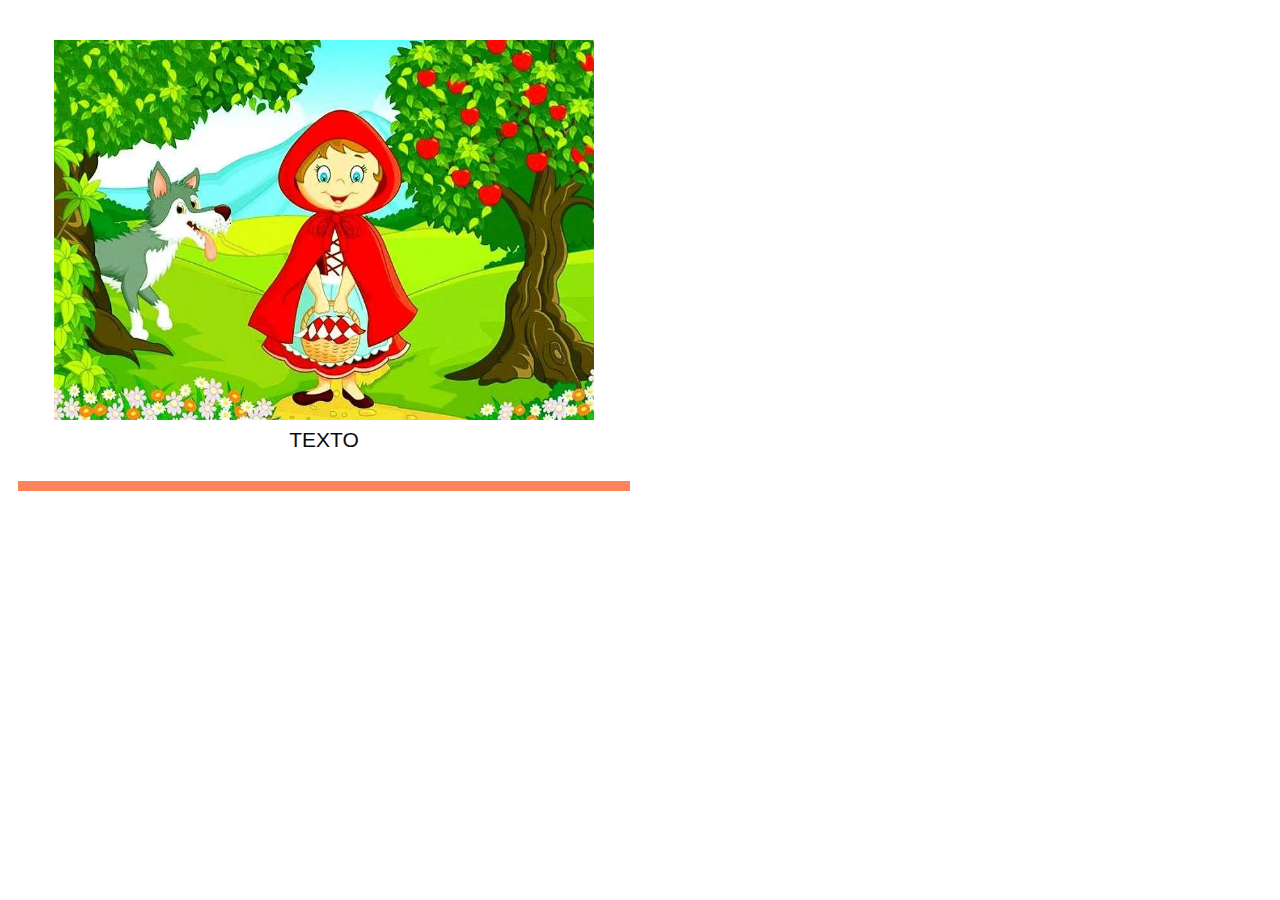
==== cuento/cuento.html @ 8581a16b "pagina inicio, division categorias, abecedario, cuentos, ortografia" ====
<html>
    <head>
        <title>Cuentos Infantiles</title>
        <link rel="stylesheet" href="style_cuento.css">
        <script src="script_cuento.js"></script>
        <meta charset="UTF-8"/>
    </head>
    <body>
        <div class="grid-33 tablet-grid-50 mobile-grid-100" id="tarjetas">
            <article class="card" itemtype="https://schema.org/CreativeWork" itemscope="itemscope"onclick="caperucita()">
            <div class="post-image">
                <img src="../img/cuentos/caperucita.png" class="img-cuento" title="Cuento"  />
            </div>
            <div class="card-information" >
                <div class="card-title center-text">
                    <span class="entry-title" itemprop="headline">
                        <a rel="bookmark"> Texto</a>
                    </span>
                    <div class="entry-meta"></div>
                    <footer class="entry-meta"></footer>
                </div>
            </div>
            </article>
        </div>

        <div id="caperucita" class="ocultar">
            <p>Había una vez una niña muy bonita. Su madre le había hecho una capa roja y la muchachita la llevaba tan a menudo que todo el mundo la llamaba Caperucita Roja. </p>
            <div style="width: 100%; padding: 15px 0px;"></div>
            <p>Un día, su madre le pidió que llevase unos pasteles a su abuela que vivía al otro lado del bosque, recomendándole que no se entretuviese por el camino, pues cruzar el bosque era muy peligroso, ya que siempre andaba acechando por allí el lobo.</p>
            <p>Caperucita Roja recogió la cesta con los pasteles y se puso en camino. La niña tenía que atravesar el bosque para llegar a casa de la Abuelita, pero no le daba miedo porque allí siempre se encontraba con muchos amigos: los pájaros, las ardillas…</p>
            <p>imagen</p>
            <h3>
                <span>
                    Caperucita se encuentra con el lobo
                </span>
            </h3>
        </div>
    </body>
</html>
---- cuento/style_cuento.css ----
body{
    background-color: white
}
.grid-33{
    -moz-box-sizing: border-box;
    -webkit-box-sizing: border-box;
    box-sizing: border-box;
    padding-left: 10px;
    padding-right: 10px;
}
.grid-33:after, .grid-33:before{
    content: ".";
    display: block;
    overflow: hidden;
    visibility: hidden;
    font-size: 0;
    line-height: 0;
    width: 0;
    height: 0;
}
.tablet-grid-50 {
    float: left;
    width: 50%;
}
.card {
    border-bottom: 10px #fd845a solid;
    transition-property: background,border,box-shadow,-webkit-box-shadow;
    -webkit-transition-duration: .25s;
    -o-transition-duration: .25s;
    transition-duration: .25s;
}
.card:hover{
    border-bottom: 10px #75fd5a solid;
}

.card {
    min-height: 400px;
    background-color: #fff;
    margin-bottom: 15px;
}
.card, .card-module .card-featured {
    margin-top: 30px;
}

.post-image {
    margin: 2em 0 0;
    text-align: center;
}
.img-cuento{
    width: 540px;
    height: 380px;
}
.center-text {
    text-align: center;
}
.entry-title {
    margin-bottom: 0;
}
.card .card-title {
    font-weight: normal;
    margin-top: 6px;
    padding: 0px 15px;
}
.card-title .entry-title a {
    font-family: "Pathway Gothic One", sans-serif;
    color: #0c0c0c;
    text-transform: uppercase;
    font-size: 21px;
    line-height: 1.75rem;
}
a, a:visited {
    color: #82c3d1;
}
a, a:visited, a:hover, a:focus {
    text-decoration: none;
}
a, button, input {
    transition: color .1s ease-in-out,background-color .1s ease-in-out;
}
a {
    background-color: transparent;
    border: 0;
    margin: 0;
    padding: 0;
}
a:-webkit-any-link {
    color: -webkit-link;
    cursor: pointer;
    text-decoration: underline;
}
.entry-meta {
    color: #595959;
    font-size: 85%;
    margin-top: .5em;
    line-height: 1.5;
}
footer.entry-meta {
    margin-top: 2em;
}
.ocultar{
    display: none;
}
p{
    margin-bottom: 1.5em;
  

    display: block;
    margin-block-start: 1em;
    margin-block-end: 1em;
    margin-inline-start: 0px;
    margin-inline-end: 0px;
    font-family: "Quicksand", sans-serif;
    font-weight: 400;
}
.container {
    background-color:  rgb(195, 226, 121);
    margin: 1rem;
    padding: 1rem;
    border: 2px solid #ccc;
    /* IMPORTANTE */
    text-align: center;
  }
h3{
    color: #82c3d1;
    font-family: "Pathway Gothic One", sans-serif;
    font-size: 30px;
    line-height: 1.5em;

    font-size: 20px;
    margin-bottom: 20px;
    line-height: 1.2em;
    font-weight: 400;
    text-transform: none;

    font-family: inherit;
    font-size: 100%;
    font-style: inherit;
    font-weight: inherit;
    font-size: 30px;
}
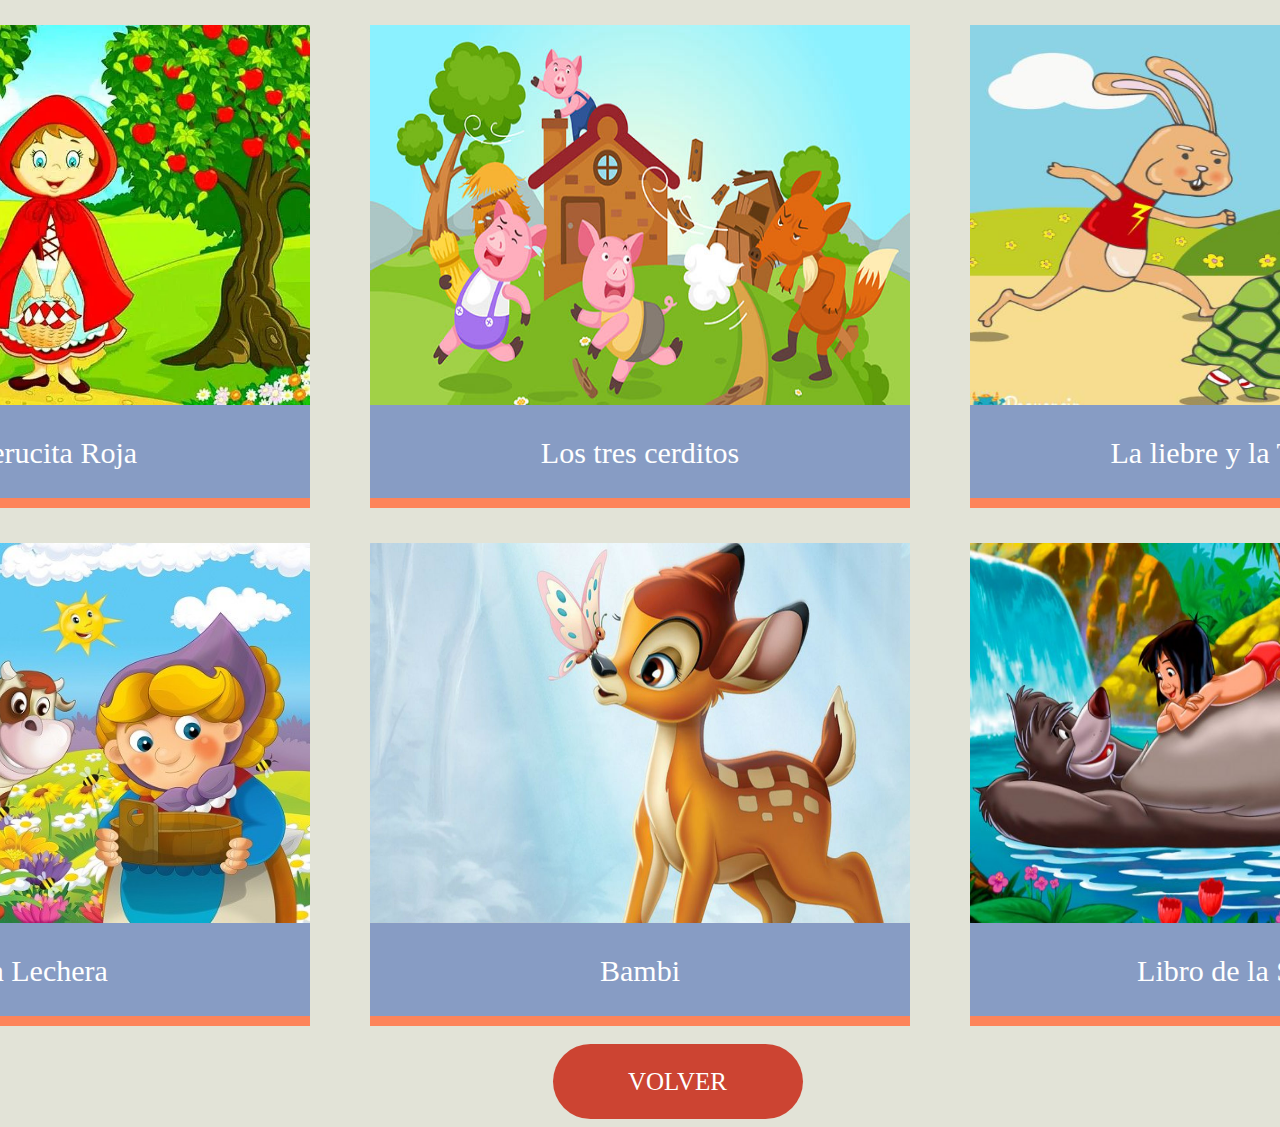
==== commit 5d67af6b: "pagina inicio, cambios css, titulo cuentos, pagina categorias ortografia css" ====
--- a/cuento/cuento.html
+++ b/cuento/cuento.html
@@ -1,39 +1,466 @@
 <html>
-    <head>
-        <title>Cuentos Infantiles</title>
-        <link rel="stylesheet" href="style_cuento.css">
-        <script src="script_cuento.js"></script>
-        <meta charset="UTF-8"/>
-    </head>
-    <body>
-        <div class="grid-33 tablet-grid-50 mobile-grid-100" id="tarjetas">
-            <article class="card" itemtype="https://schema.org/CreativeWork" itemscope="itemscope"onclick="caperucita()">
-            <div class="post-image">
-                <img src="../img/cuentos/caperucita.png" class="img-cuento" title="Cuento"  />
-            </div>
-            <div class="card-information" >
-                <div class="card-title center-text">
-                    <span class="entry-title" itemprop="headline">
-                        <a rel="bookmark"> Texto</a>
-                    </span>
-                    <div class="entry-meta"></div>
-                    <footer class="entry-meta"></footer>
-                </div>
-            </div>
+
+<head>
+    <title>Cuentos Infantiles</title>
+    <link rel="stylesheet" href="style_cuento.css">
+    <script src="script_cuento.js"></script>
+    <meta charset="UTF-8" />
+</head>
+
+<body id="body">
+    <div id="tarjetas">
+        <div class="padre">
+            <div class="grid-33 tablet-grid-50 mobile-grid-100 hijos" id="tarjetas">
+                <article class="card" itemtype="https://schema.org/CreativeWork" itemscope="itemscope"
+                    onclick="cuento(1)">
+                    <div class="post-image">
+                        <img src="../img/cuentos/caperucita.png" class="img-cuento" title="Caperucita Roja" />
+                    </div>
+                    <div class="card-information">
+                        <div class="card-title center-text ">
+                            <span class="entry-title" itemprop="headline">
+                                <h3 rel="bookmark" class="titulo-card"> Caperucita Roja</h3>
+                            </span>
+                            <div class="entry-meta"></div>
+                            <footer class="entry-meta"></footer>
+                        </div>
+                    </div>
+                </article>
+            </div>
+            <div class="grid-33 tablet-grid-50 mobile-grid-100 hijos" id="tarjetas">
+                <article class="card" itemtype="https://schema.org/CreativeWork" itemscope="itemscope"
+                    onclick="cuento(2)">
+                    <div class="post-image">
+                        <img src="../img/cuentos/tres-cerditos/los-tres-cerditos.jpg" class="img-cuento"
+                            title="Los Tres Cerditos" />
+                    </div>
+                    <div class="card-information">
+                        <div class="card-title center-text">
+                            <span class="entry-title" itemprop="headline">
+                                <h3 rel="bookmark" class="titulo-card"> Los tres cerditos</h3>
+                            </span>
+                            <div class="entry-meta"></div>
+                            <footer class="entry-meta"></footer>
+                        </div>
+                    </div>
+                </article>
+            </div>
+            <div class="grid-33 tablet-grid-50 mobile-grid-100 hijos" id="tarjetas">
+                <article class="card" itemtype="https://schema.org/CreativeWork" itemscope="itemscope"
+                    onclick="cuento(3)">
+                    <div class="post-image">
+                        <img src="../img/cuentos/liebre-tortuga/fondo.JPG" class="img-cuento"
+                            title="La liebre y la Tortuga" />
+                    </div>
+                    <div class="card-information">
+                        <div class="card-title center-text">
+                            <span class="entry-title" itemprop="headline">
+                                <h3 rel="bookmark" class="titulo-card"> La liebre y la Tortuga</h3>
+                            </span>
+                            <div class="entry-meta"></div>
+                            <footer class="entry-meta"></footer>
+                        </div>
+                    </div>
+                </article>
+            </div>
+
+        </div>
+        <br>
+        <div class="padre">
+            <div class="grid-33 tablet-grid-50 mobile-grid-100 hijos" id="tarjetas">
+                <article class="card" itemtype="https://schema.org/CreativeWork" itemscope="itemscope"
+                    onclick="cuento(4)">
+                    <div class="post-image">
+                        <img src="../img/cuentos/la-lechera/fondo.jpg" class="img-cuento" title="La Lechera" />
+                    </div>
+                    <div class="card-information">
+                        <div class="card-title center-text">
+                            <span class="entry-title" itemprop="headline">
+                                <h3 rel="bookmark" class="titulo-card"> La Lechera</h3>
+                            </span>
+                            <div class="entry-meta"></div>
+                            <footer class="entry-meta"></footer>
+                        </div>
+                    </div>
+                </article>
+            </div>
+
+            <div class="grid-33 tablet-grid-50 mobile-grid-100 hijos" id="tarjetas">
+                <article class="card" itemtype="https://schema.org/CreativeWork" itemscope="itemscope"
+                    onclick="cuento(5)">
+                    <div class="post-image">
+                        <img src="../img/cuentos/bmabi/fondo-card.jpg" class="img-cuento" title="Bambi" />
+                    </div>
+                    <div class="card-information">
+                        <div class="card-title center-text ">
+                            <span class="entry-title" itemprop="headline">
+                                <h3 rel="bookmark" class="titulo-card"> Bambi</h3>
+                            </span>
+                            <div class="entry-meta"></div>
+                            <footer class="entry-meta"></footer>
+                        </div>
+                    </div>
+                </article>
+            </div>
+
+            <div class="grid-33 tablet-grid-50 mobile-grid-100 hijos" id="tarjetas">
+                <article class="card" itemtype="https://schema.org/CreativeWork" itemscope="itemscope"
+                    onclick="cuento(6)">
+                    <div class="post-image">
+                        <img src="../img/cuentos/libro-selva/fondo.JPG" class="img-cuento" title="Libro de la Selva" />
+                    </div>
+                    <div class="card-information">
+                        <div class="card-title center-text ">
+                            <span class="entry-title" itemprop="headline">
+                                <h3 rel="bookmark" class="titulo-card"> Libro de la Selva</h3>
+                            </span>
+                            <div class="entry-meta"></div>
+                            <footer class="entry-meta"></footer>
+                        </div>
+                    </div>
+                </article>
+            </div>
+
+        </div>
+
+
+    </div>
+
+
+
+
+    <div id="cuento" class="ocultar">
+        <div id="caperucita" class="ocultar">
+            <article class="container">
+                <span class="titulo-cuento"> Caperucita Roja</span>
+                <p>Había una vez una niña muy bonita. Su madre le había hecho una capa roja y la muchachita la llevaba
+                    tan a menudo que todo el mundo la llamaba Caperucita Roja. </p>
+                <div style="width: 100%; padding: 15px 0px;"></div>
+                <p>Un día, su madre le pidió que llevase unos pasteles a su abuela que vivía al otro lado del bosque,
+                    recomendándole que no se entretuviese por el camino, pues cruzar el bosque era muy peligroso, ya que
+                    siempre andaba acechando por allí el lobo.</p>
+                <p>Caperucita Roja recogió la cesta con los pasteles y se puso en camino. La niña tenía que atravesar el
+                    bosque para llegar a casa de la Abuelita, pero no le daba miedo porque allí siempre se encontraba
+                    con muchos amigos: los pájaros, las ardillas…</p>
+                <img src="../img/cuentos/caperucita/selva.jpg" class="img" title="Selva">
+                <h3>
+                    <span>
+                        Caperucita se encuentra con el lobo
+                    </span>
+                </h3>
+                <p>De repente vio al lobo, que era enorme, delante de ella.</p>
+                <p>– ¿A dónde vas, niña? — le preguntó el lobo con su voz ronca.</p>
+                <p>- A casa de mi abuelita— le dijo Caperucita.</p>
+                <p>- No está lejos — pensó el lobo para sí, dándose media vuelta.</p>
+                <p>Caperucita puso su cesta en la hierba y se entretuvo cogiendo flores:</p>
+                <p>– El lobo se ha ido -pensó-, no tengo nada que temer. La abuela se pondrá muy contenta cuando le
+                    lleve un hermoso ramo de flores además de los pasteles.</p>
+                <h3>
+                    <span>
+                        El lobo llega a la casa de la abuelita
+                    </span>
+                </h3>
+                <p>Mientras tanto, el lobo se fue a casa de la Abuelita, llamó suavemente a la puerta y la anciana le
+                    abrió pensando que era Caperucita. Un cazador que pasaba por allí había observado la llegada del
+                    lobo.</p>
+                <p>El lobo devoró a la Abuelita y se puso el gorro rosa de la desdichada, se metió en la cama y cerró
+                    los ojos. No tuvo que esperar mucho, pues Caperucita Roja llegó enseguida, toda contenta. La niña se
+                    acercó a la cama y vio que su abuela estaba muy cambiada.</p>
+                <img src="../img/cuentos/caperucita/lobo.jpg" class="img" title="Lobo">
+                <p>- Abuelita, abuelita, ¡qué ojos más grandes tienes!</p>
+                <p>– Son para verte mejor – dijo el lobo tratando de imitar la voz de la abuela.</p>
+                <p>– Abuelita, abuelita, ¡qué orejas más grandes tienes!</p>
+                <p>– Son para oírte mejor — siguió diciendo el lobo.</p>
+                <p>– Abuelita, abuelita, ¡qué dientes más grandes tienes!</p>
+                <p>– Son para…¡comerte mejoooor! — y diciendo esto, el lobo malvado se abalanzó sobre la niñita y la
+                    devoró, lo mismo que había hecho con la abuelita.</p>
+                <h3>
+                    <span>
+                        Caperucita y su abuela son rescatadas por el cazador
+                    </span>
+                </h3>
+                <p>Mientras tanto, el cazador se había quedado preocupado y creyendo adivinar las malas intenciones del
+                    lobo, decidió echar un vistazo a ver si todo iba bien en la casa de la Abuelita. Pidió ayuda a un
+                    serrador y los dos juntos llegaron al lugar. Vieron la puerta de la casa abierta y al lobo tumbado
+                    en la cama, dormido de tan harto que estaba.</p>
+                <p>El cazador sacó su cuchillo y rajó el vientre del lobo. La Abuelita y Caperucita estaban allí,
+                    ¡vivas!. Para castigar al lobo malo, el cazador le llenó el vientre de piedras y luego lo volvió a
+                    cerrar. Cuando el lobo despertó de su pesado sueño, sintió muchísima sed y se dirigió a un estanque
+                    próximo para beber. Como las piedras pesaban mucho, cayó en el estanque de cabeza y se ahogó.</p>
+                <p>En cuanto a Caperucita y su abuela, no sufrieron más que un gran susto, pero Caperucita Roja había
+                    aprendido la lección. Prometió a su Abuelita no hablar con ningún desconocido que se encontrara en
+                    el camino. De ahora en adelante, seguiría las juiciosas recomendaciones de su Abuelita y de su Mamá.
+                </p>
+                <span class="titulo-cuento"> FIN</span>
+            </article>
+
+        </div>
+
+        <div id="cerditos" class="ocultar">
+            <article class="container">
+                <span class="titulo-cuento"> Los tres cerditos</span>
+                <p>En el bosque en el que vivían los tres cerditos había un gran revuelo. Al parecer, los pájaros habían
+                    avisado a los ciervos de que un enorme lobo estaba a punto de llegar a sus tierras.</p>
+                <p>– ¡Un lobo! ¡Qué miedo! Eso significa peligro, tendremos que pensar en cómo librarnos de él – exclamó
+                    el más pequeños de los tres cerditos.</p>
+                <p>Después de mucho pensar, los tres hermanos decidieron que lo mejor era construirse una casa donde
+                    poder estar a salvo de las garras del lobo. Sin embargo no se ponían de acuerdo en la manera de
+                    hacerla, así que cada uno decidió construir su propia casa.</p>
+                <p>El <strong> cerdito pequeño decidió hacer una casa con paja.</strong> Era mucho más fácil que hacerla
+                    con otro material y así no le costaría mucho esfuerzo.</p>
+                <p>El <strong>cerdito mediano prefirió hacerla con madera. </strong> Era mucho más resistente que la
+                    paja y como estaban en un bosque, la madera era fácil de conseguir. Además, tampoco le llevaría
+                    mucho tiempo ni esfuerzo.</p>
+                <p>El <strong>cerdito mayor pensó que lo mejor sería hacerla con ladrillos.</strong> Es cierto que
+                    aquello le llevaría mucho tiempo y esfuerzo, pero le pareció que solo si la casa era de ladrillos,
+                    podría protegerle del malvado lobo.</p>
+                <img src="../img/cuentos/tres-cerditos/casas.jpg" class="img" title="Casas">
+                <p>– Como no te des prisa – le decían – llegará el lobo y no habrá servido de nada tanto esfuerzo, ya
+                    que tu casa no estará terminada y no te quedará más remedio que venirte a la nuestra.</p>
+                <h3>
+                    <span>
+                        El lobo llega a las casas de los tres cerditos
+                    </span>
+                </h3>
+                <p>Y es que el lobo llegó precisamente el día de su inauguración. Cuando el rumor de que el malvado
+                    malvadísimo lobo había llegado al bosque, cada cerdito se escondió en su casa. ¡Qué miedo!. Para
+                    colmo de males, aquella tarde se había levantado una fuerte tormenta. ¡Con lo poco que le gustaban a
+                    los cerditos las tormentas! Muy asustado, el cerdito pequeño se asomó por la ventana de su caja de
+                    paja.</p>
+                <h3>
+                    <span>
+                        El lobo sopló y sopló…
+                    </span>
+                </h3>
+                <img src="../img/cuentos/tres-cerditos/soplar.jpg" class="img" title="Soplar">
+                <p class="cursiva">– ¡No es el viento lo que está tambaleando la casa! Es el lobo que está soplando…</p>
+                <p>Y antes de que se diera cuenta, la casa de paja se había desvanecido. El pequeño cerdito corrió y
+                    corrió hasta la casa de su hermano mediano.</p>
+
+                <p class="cursiva">– ¡Ya está aquí otra vez! Empezará a soplar y a soplar…¡y derribará la casa!</p>
+                <p>Y antes de que hubieran terminado de decirlo, la casa de madera se había desplomado. Los dos cerditos
+                    corrieron y corrieron hasta la casa de ladrillo del hermano mayor.</p>
+                <p class="cursiva">– Aquí estaremos a salvo – les protegió el cerdito mayor.</p>
+                <h3>
+                    <span>
+                        Los tres cerditos estan a salvo
+                    </span>
+                </h3>
+
+                <p class="cursiva">– ¡Os lo dije! Las cosas bien hechas necesitan más esfuerzo, pero luego duran para
+                    siempre…</p>
+                <p>Estaban tan contentos los tres cerditos en la casa de ladrillo, que casi se habían olvidado del lobo
+                    y de la tormenta cuando un ruido les sobresaltó. Era el timbre, ¿quién llamaría a esas horas en una
+                    tarde tan desapacible?</p>
+                <p class="cursiva">– ¡Es el lobo! – exclamó asustado el hermano mayor cuando miró por la mirilla de la
+                    puerta.</p>
+                <p class="cursiva">– Sí, soy el lobo – exclamó el animal que había escuchado lo que el cerdito había
+                    dicho.</p>
+                <p class="cursiva">– Pues fuera de aquí, ya has destruido dos casas, pero esta no conseguirás tirarla.
+                </p>
+                <p>El lobo suspiró con tristeza y exclamó:</p>
+                <p class="cursiva">– ¿La casa de paja y la casa de madera? Yo no tuve nada que ver con eso. Estaban tan
+                    mal construidas que la propia tormenta acabó con ellas.</p>
+                <p class="cursiva">– Soy nuevo en el bosque, y he venido a invitar a todos los animales a una gran
+                    fiesta. Así podremos conocernos…</p>
+                <p class="cursiva">– Querrás decir que podrás comernos…</p>
+                <p class="cursiva">– ¿Por qué decís eso? No sabéis nada de mí y sin embargo ya dais por hecho que soy un
+                    lobo malo. Es mas no soy como los demas lobos, yo soy vegetariano</p>
+                <h3>
+                    <span>
+                        El lobo no era tan feroz
+                    </span>
+                </h3>
+                <p>Los tres cerditos se miraron con miedo. ¿Podían confiar en aquel lobo? Para comprobar que era verdad
+                    lo que decía, le pusieron una prueba. Y por debajo de la puerta, los tres cerditos le pasaron una
+                    bandeja con comida. En un plato había un suculento trozo de carne. En el otro una ensalada bien
+                    fresca. El lobo no dudó ni un instante, cogió el tenedor y comenzó a comerse la ensalada.</p>
+                <p>Los tres cerditos comprendieron que aquel lobo no mentía y confiaron en él. Y así fue como aquel lobo
+                    vegetariano se quedó para siempre en el bosque, y él y los tres cerditos (que terminaron viviendo
+                    todos juntos en la casa de ladrillos) fueron amigos para siempre.</p>
+                <span class="titulo-cuento"> FIN</span>
             </article>
         </div>
 
-        <div id="caperucita" class="ocultar">
-            <p>Había una vez una niña muy bonita. Su madre le había hecho una capa roja y la muchachita la llevaba tan a menudo que todo el mundo la llamaba Caperucita Roja. </p>
-            <div style="width: 100%; padding: 15px 0px;"></div>
-            <p>Un día, su madre le pidió que llevase unos pasteles a su abuela que vivía al otro lado del bosque, recomendándole que no se entretuviese por el camino, pues cruzar el bosque era muy peligroso, ya que siempre andaba acechando por allí el lobo.</p>
-            <p>Caperucita Roja recogió la cesta con los pasteles y se puso en camino. La niña tenía que atravesar el bosque para llegar a casa de la Abuelita, pero no le daba miedo porque allí siempre se encontraba con muchos amigos: los pájaros, las ardillas…</p>
-            <p>imagen</p>
+    </div>
+
+    <div id="liebre-tortuga" class="ocultar">
+        <article class="container">
+            <span class="titulo-cuento"> La Liebre y la Tortuga</span>
+            <p>Había una vez una liebre muy pero muy vanidosa; corría veloz como el viento, y estaba tan segura de ser
+                el animal más rápido del bosque, que no paraba de presumir ante todo aquel que se encontraba en su
+                camino. Pero sin duda quien más sufría la vanidad de la liebre era la pobre tortuga: cada vez que se
+                encontraban por el bosque, la liebre se burlaba cruelmente de su lentitud.</p>
+
+            <p class="cursiva">-¡Cuidado tortuga, no corras tanto que te harás daño! Le decía entre carcajadas.</p>
             <h3>
                 <span>
-                    Caperucita se encuentra con el lobo
+                    La apuesta
                 </span>
             </h3>
-        </div>
-    </body>
-</html>
+            <p>Pero llegó un día en que la tortuga, cansada de las constantes burlas de la liebre, tuvo una idea:</p>
+            <p class="cursiva">-Liebre -le dijo- ¿corremos una carrera? Apuesto a que puedo ganarte.</p>
+            <p class="cursiva">-¿Tú ganarme a mí?- le respondió la liebre asombrada y divertida.</p>
+            <p>La liebre, presumida, aceptó la apuesta sin dudarlo. Estaba segura de que le ganaría sin ni siquiera
+                esforzarse a esa tortuga lenta como un caracol.</p>
+            <h3>
+                <span>
+                    El dia de la carrera
+                </span>
+            </h3>
+            <p>Llegó el día pactado, y todos los animales del bosque se reunieron para ver la carrera. El sabio búho fue
+                el encargado de dar la señal de partida, y enseguida la liebre salió corriendo dejando muy atrás a la
+                tortuga, envuelta en una nube de polvo. Pero sin importarle la enorme ventaja que la liebre le había
+                sacado en pocos segundos, la tortuga se puso en marcha y pasito a pasito, a su ritmo, fue recorriendo el
+                camino trazado.</p>
+            <p>Mientras tanto la liebre, muy confiada en sí misma y tan presumida como siempre, pensó que con toda la
+                ventaja que había sacado podía tranquilamente echarse a descansar un ratito. Se detuvo debajo de un
+                árbol y se recostó a su sombra, y allí se quedó dormida. La tortuga, lentamente pero sin descanso,
+                siguió caminando paso tras paso.</p>
+            <p>No se sabe cuánto tiempo durmió la liebre, pero cuando se despertó, casi se queda muda de la sorpresa al
+                ver que la tortuga la había pasado y se encontraba a pocos pasos de la meta. La liebre se levantó de un
+                salto y salió corriendo lo más rápido que pudo, pero era tarde: ¡la tortuga ganó la carrera!.</p>
+            <img src="../img/cuentos/liebre-tortuga/ganar.jpg" class="img" title="Tortuga Gana">
+            <p>Ese día la liebre aprendió una importante lección: jamás hay que burlarse de los demás ni creer que somos
+                mejores solo porque hacemos muy bien algo. Y también aprendió que la vanidad nos conduce a dar por
+                seguros éxitos que todavía no hemos alcanzado.</p>
+            <span class="titulo-cuento"> FIN</span>
+        </article>
+    </div>
+
+    <div id="la-lechera" class="ocultar">
+        <article class="container">
+            <span class="titulo-cuento"> La Lechera</span>
+            <p> En una granja de animales vivía la joven Elisa junto con sus padres. Una hermosa mañana de verano se
+                despertó y vió a su madre junto a su cama</p>
+            <p class="cursiva">-¡Felicidades, Elisa! - le dijo su madre</p>
+            <p class="cursiva">- Tengo una sorpresa para tí - le dijo su madre sonriendo- Espero que hoy las vacas den
+                mucha leche porque luego irás a venderla al pueblo y todo el dinero que te den por ella será para ti.
+                Ese será mi regalo de cumpleaños.</p>
+            <p>¡Aquello sí que era una sorpresa! Ella que núnca había tenido dinero, iba a ser la dueña de todo lo que
+                le dieran por la leche. Y por si fuera poco, parecía que las vacas se habían puesto también de acuerdo
+                en felicitarla, porque aquel día daban más leche que nunca</p>
+            <p>Cuando tuvo un cántaro grande lleno hasta arriba de rica leche, la lechera se puso en camino. Había
+                empezado a calcular lo que le darían por la leche cuando oyó un carro del que tiraba un borriquillo. En
+                él iba Lucia hacia el pueblo para vender sus verduras.</p>
+            <p>¿Quieres venir conmigo en el carro? - le preguntó</p>
+            <p class="cursiva">- Muchas gracias, pero no subo porque con los baches la leche puede salirse y hoy lo que
+                gane será para mí.</p>
+            <p class="cursiva"> Seguro que ya sabes en lo que te lo vas a gastar. -Exclamo Lucia</p>
+            <p>Ya sé lo que voy a comprar: ¡una cesta llena de huevos! Esperaré a que salgan las pollitos, los cuidaré y
+                alimentaré muy bien. y cuando crezcan se convertirán en hermosos gallos y gallinas. Elisa se imaginaba
+                ya las gallinas crecidas y hermosas y siguió pensando qué haría después.</p>
+            <p>Entonces iré a venderlos al mercado, y con el dinero que gane comprará un cerdito, le daré muy bien de
+                comer y todo el mundo querrá comprarme el cerdo, así cuando lo venda, con el dinero que saque, me
+                comprará una ternera que dé mucha leche. ¡Qué maravilla! Será como si todos los días fuera mi cumpleaños
+                y tuviera dinero para gastar.</p>
+            <img src="../img/cuentos/la-lechera/pensar.JPG" class="img" title="Piensa que comprar">
+            <p>Ya se imaginaba Elisa vendiendo su leche en el mercado y comprándose vestidos, zapatos y otras cosas.
+                Estaba tan contenta con sus fantasías que tropezó, sin darse cuenta, con una rama que había en el suelo
+                y el cántaro se rompió.</p>
+            <p>¡Adiós a mis pollitos y a mis gallinas y a mi cerdito y a mi ternera! ¡Adiós a mis sueños de tener una
+                granja! No sólo he perdido la leche sino que el cántaro se ha roto. ¿Qué le voy a decir a mi madre?
+                ¡Todo esto me está bien empleado por ser tan fantasiosa y no fijarme en lo que estaba haciendo ahora!
+            </p>
+
+            <span class="titulo-cuento"> FIN</span>
+        </article>
+    </div>
+    <div id="bambi" class="ocultar">
+        <article class="container">
+            <span class="titulo-cuento"> Bambi</span>
+            <p>Había llegado la primavera. El bosque estaba muy lindo. Los animalitos despertaban del largo invierno y
+                esperaban todos un feliz acontecimiento.</p>
+            <img src="../img/cuentos/bmabi/nacimiento.jpg" class="img" title="Nacimiento Bambi">
+            <p class="cursiva">- ¡Ha nacido el cervatillo! ¡El príncipe del bosque ha nacido! -anunciaba Tambor el
+                conejito, mientras corría de un lado a otro.</p>
+            <p>Todos los animalitos fueron a visitar al pequeño ciervo, a quien su mamá puso el nombre de Bambi. El
+                cervatillo se estiró e intentó levantarse. Sus patas largas y delgadas le hicieron caer una y otra vez.
+                Finalmente, consiguió mantenerse en pie.</p>
+            <p>Tambor se convirtió en un maestro para el pequeño. Con él aprendió muchas cosas mientras jugaban en el
+                bosque. Pasó el verano y llegó el tan temido invierto. Al despertar una mañana, Bambi descubrió que todo
+                el bosque estaba cubierto de nieve. Era muy divertido tratar de andar sobre ella. Pero también descubrió
+                que el invierno era muy triste, pues apenas había comida. </p>
+            <p>Cierto día vio cómo corría un grupo de ciervos mayores. Se quedó admirado al ver al que iba delante de
+                todos. Era más grande y fuerte que los demás. Era el Gran Príncipe del Bosque. Aquel día la mamá de
+                Bambi se mostraba inquieta. Olfateaba el ambiente tratando de descubrir qué ocurría. De pronto, oyó un
+                disparo y dijo a Bambi que corriera sin parar. Bambi corrió y corrió hasta lo más espeso del bosque.
+                Cuando se volvió para buscar a su mamá vio que ya no venía. El pobre Bambi lloró mucho.</p>
+            <p class="cursiva">- Debes ser valiente porque tu mamá no volverá. Vamos, sígueme -le dijo el Gran Príncipe
+                del Bosque.</p>
+            <p>Bambi había crecido mucho cuando llegó la primavera. Cierto día, mientras bebía agua en el estanque, vio
+                reflejada en el agua una cierva detrás de él. Era bella y ágil y pronto se hicieron amigos.</p>
+            <p>Una mañana, Bambi se despertó asustado. Desde lo alto de la montaña vio un campamento de cazadores.
+                Corrió haciá allá y encontró a su amiga rodeada de perros. Bambi le ayudó a escapar y ya no se separaron
+                más. Cuando llegó la primavera, Falina, que así se llamaba la cierva, tuvo dos crías. Eran los hijos de
+                Bambi que, con el tiempo, llegó a ser el Gran Príncipe del Bosque</p>
+            <p class="cursiva">Si por el bosque has de pasear, no hagas a los animales ninguna maldad</p>
+            <span class="titulo-cuento"> FIN</span>
+        </article>
+    </div>
+    <div id="libroselva" class="ocultar">
+        <article class="container">
+            <span class="titulo-cuento"> Libro de la Selva</span>
+            <p>Este es el cuento de un niño a quien Bagheera, la pantera negra, se encontró en la selva. Bagheera llevó
+                al niño con unos lobos amigos quienes lo criaron como su propio hijo y lo llamaron Mowgli.
+                Mowgli aprendió a vivir en la selva, pero siempre cuidado de cerca por su protector y amigo Bagheera.
+                Los elefantes también se hicieron amigos, aun el coronel Hathi, un elefante gruñón que era el jefe y que
+                todas las mañanas, dictando órdenes, los hacía marchar. </p>
+            <p>No todos en la selva eran amistosos. Kaa, la boa hambrienta, ¡Quería comerse a Mowgli! Los de ojos Kaa
+                hipnotizaban a cualquiera, y hacían pedazos al que apretaba entre sus anillos. Pero Mowgli tenía un
+                enemigo más peligroso, Shere Khan, el tigre, quien estaba empeñado en matarlo antes de que Mowgli
+                llegara a ser hombre</p>
+                <img src="../img/cuentos/libro-selva/tigre.jpg" class="img" title="Shere Khan">
+            <p>El capitán de la manada de lobos decidió que sólo había una forma de salvar al chico. – “Este niño debe
+                ser llevado a la aldea del hombre”- dijo. Y Bagheera estuvo de acuerdo en llevarlo hasta la aldea.
+            </p>
+            <p class="cursiva">Mowgli pensó que Bagheera sólo lo llevaba a dar un paseo pero cuando le dijo a dónde lo
+                llevaba, Mowgli gritó enojada –“¡No iré! ¡Quiero quedarme en la selva!”</p>
+            <p>El chico huyó y se internó solo en el bosque en donde, al poco se hizo amigo de un oso alegre y vagabundo
+                llamado Baloo. Baloo invitó al niño a nadar en el río y mientras el oso flotaba sobre su ancha espalda,
+                Mowgli iba montado cómodamente sobre la panza de su amigo.
+                De pronto, Mowgli sintió que alguien lo elevaba por los aires. Era una pandilla de pícaros monos quienes
+                lo hhabían atrapado y lo llevaban volando por las copas de los árboles. Lo llevaron hasta las ruinas de
+                un viejo templo en donde el Rey de los monos estaba comiendo plátanos mientras esperaba que le llevaran
+                al niño.
+            </p>
+            <p class="cursiva">¡Dime cómo los hombres hacen el fuego! – le dijo el Rey Louie.</p>
+            <p class="cursiva">Pero yo no sé cómo- contestó Mowgli.</p>
+            <p> Y era verdad. Aunque su vida dependiera de ello el chico no podía decirle cómo se hacía el fuego porque
+                ¡no sabía!. Por fortuna Baloo y Bagheera llegaron cuando el Rey, muy enojado con Mowglie, estaba a punto
+                de estallar, y rápidamente planearon la forma de salvar al niño.
+                Baloo se disfrazó de mona, pero el Rey Louie pronto descubrió el engaño. En las carreras para escapar se
+                derrumbó el templo, pero los tres amigos escaparon ilesos.
+                Después de la aventura con los monos, Bagheera y Baloo explicaron a Mowgli que corría aún mayores
+                peligros en el bosque y que debía regresar con su gente a la aldea. </p>
+            <p class="cursiva"> ¡Yo no saldré de la selva! – protestó el niño.</p>
+            <p>Y corrió y se internó de nuevo en el bosque. Nuevamente Baloo y Bagheera buscaron a Mowgli por todos lados, pero el que lo encontró fue su peor enemigo ¡el tigre Shere Khan! Y cuando vio que Mowgli no le temía se puso furioso, mostró sus colmillos y ¡saltó sobre el chico!.</p>
+            <p>En esto se desató una tormenta. Un rayo cayó prendiendo fuego a un árbol. Mowgli sabía que el fuego era lo que más temía el tigre y vio la forma de salvar a Baloo. Tomó una rama ardiendo y corrió hacia la fiera. El tigre se espantó tanto que se olvidó de atacar a Baloo y huyó corriendo.</p>
+            <p class="cursiva">¡A ese nunca lo volveremos a ver!- dijo riendo Bagheera.</p>
+            <p>Mowgli, Bagheera y Baloo prometieron que de ahora en adelante nada los separaría. Pero en ese momento, Mowgli vio algo que jamás había visto: era una linda chica que venía por agua a un río cerca de la aldea.</p>
+            <p>Lo que sucedió después entristeció a Baloo y a Bagheera pero sólo por un momento porque comprendieron que aquello era lo mejor que podría sucederle a Mowgli. Lo vieron sonreír a la chica mientras le ayudaba a llevar el cántaro de agua caminando los dos muy felices rumbo a la aldea. Sus amigos sabían que el niño allí estaría a salvo y que ellos habían cumplido trayéndole a su nuevo hogar.</p>
+
+        </article>
+    </div>
+
+    <div id="otro-cuento" class="ocultar">
+        <article class="container">
+            <span class="titulo-cuento"> Otro cuento</span>
+
+        </article>
+    </div>
+
+    <div id="volver" class="centrar ocultar">
+        <br>
+        <button class="volver" onclick="volver()">Volver</button>
+    </div>
+    <div class="centrar" id="volver-home">
+        <br>
+        <button class="volver-home" onclick="window.location='../index.html'">Volver</button>
+    </div>
+
+
+
+</body>
+
+</html>--- a/cuento/style_cuento.css
+++ b/cuento/style_cuento.css
@@ -1,5 +1,5 @@
-body{
-    background-color: white
+body {
+    background-color: #e2e3d7;
 }
 .grid-33{
     -moz-box-sizing: border-box;
@@ -35,7 +35,7 @@
 
 .card {
     min-height: 400px;
-    background-color: #fff;
+    background-color: #879cc4;
     margin-bottom: 15px;
 }
 .card, .card-module .card-featured {
@@ -102,8 +102,7 @@
 }
 p{
     margin-bottom: 1.5em;
-  
-
+    text-align: justify;
     display: block;
     margin-block-start: 1em;
     margin-block-end: 1em;
@@ -113,12 +112,28 @@
     font-weight: 400;
 }
 .container {
-    background-color:  rgb(195, 226, 121);
-    margin: 1rem;
+    /*background-color:  white;
+    margin: 5rem;
     padding: 1rem;
-    border: 2px solid #ccc;
-    /* IMPORTANTE */
-    text-align: center;
+    border: 4px solid rgb(76, 48, 233);
+  
+    text-align: center;
+    */
+    background-color: #ffffff;
+    width: 1225px;
+    border: medium solid #bad9f6;
+    border-radius: 20px;
+    -moz-border-radius: 20px 20px 20px 20px;
+    -webkit-border-radius: 20px 20px 20px 20px;
+    box-shadow: 0 0 68px rgba(232,232,232) inset;
+    margin-top: 20px;
+    height: auto;
+    box-shadow: 2px 2px 5px #cccccc;
+    padding: 10px;
+    text-align: center;
+    margin-left: 250;
+
+    
   }
 h3{
     color: #82c3d1;
@@ -137,4 +152,99 @@
     font-style: inherit;
     font-weight: inherit;
     font-size: 30px;
-}+    
+}
+.img{
+    width: 550px;
+    height: 350px;
+    text-align: center;
+    align-items: center;
+    border-radius: 200px;
+}
+.titulo-card{
+    color: white;
+    text-align: center;
+}
+.titulo-cuento{
+    text-align: left; 
+    font-family: Comic Sans MS; 
+    font-weight:bold; 
+    font-size: 75px; 
+    color: #FF8000; 
+    text-shadow: -1px 0 #414D68, 0 1px #414D68, 1px 0 #414D68, 0 -1px #414D68, -2px 2px 0 #414D68, 2px 2px 0 #414D68, 1px 1px #414D68, 2px 2px #414D68, 3px 3px #414D68, 4px 4px #414D68, 5px 5px #414D68, 6px 6px #414D68, 7px 7px #414D68, 8px 8px #414D68, 9px 9px #414D68;
+    }
+    .cursiva{
+        font-style: oblique;
+    }
+
+    .hijos{
+    
+        padding: 15px;
+        margin: 15px;
+            
+        /* IMPORTANTE */
+        display: inline-block;
+    }
+    .padre {
+        
+        height: 500px;
+        /*IMPORTANTE*/
+        display: flex;
+        justify-content: center;
+        align-items: center;
+      }
+      .volver {
+        width: 250px;
+        height: 75px;
+        margin-left: 75px;
+        color: #fff !important;
+        text-transform: uppercase;
+        text-decoration: none;
+        background: rgb(204, 68, 50);
+        padding: 10px;
+        border-radius: 5px;
+        display: inline-block;
+        border: none;
+        transition: all 0.4s ease 0s;
+        font-size: 25;
+        font-family: ui-serif;
+        margin-top: 0;
+        margin-left: 750;
+        border-radius: 50px;
+    }
+    .volver:hover{
+        background: rgb(188, 143, 188);
+        letter-spacing: 1px;
+        -webkit-box-shadow: 0px 5px 40px -10px rgba(0,0,0,0.57);
+        -moz-box-shadow: 0px 5px 40px -10px rgba(0,0,0,0.57);
+        box-shadow: 5px 40px -10px rgba(0,0,0,0.57);
+        transition: all 0.4s ease 0s;
+      }
+      .volver-home {
+        width: 250px;
+        height: 75px;
+        margin-left: 75px;
+        color: #fff !important;
+        text-transform: uppercase;
+        text-decoration: none;
+        background: rgb(204, 68, 50);
+        padding: 10px;
+        border-radius: 5px;
+        display: inline-block;
+        border: none;
+        transition: all 0.4s ease 0s;
+        font-size: 25;
+        font-family: ui-serif;
+        border-radius: 50px;
+    }
+    .volver-home:hover{
+        background: rgb(188, 143, 188);
+        letter-spacing: 1px;
+        -webkit-box-shadow: 0px 5px 40px -10px rgba(0,0,0,0.57);
+        -moz-box-shadow: 0px 5px 40px -10px rgba(0,0,0,0.57);
+        box-shadow: 5px 40px -10px rgba(0,0,0,0.57);
+        transition: all 0.4s ease 0s;
+      }
+    .centrar{
+        text-align: center;
+    }